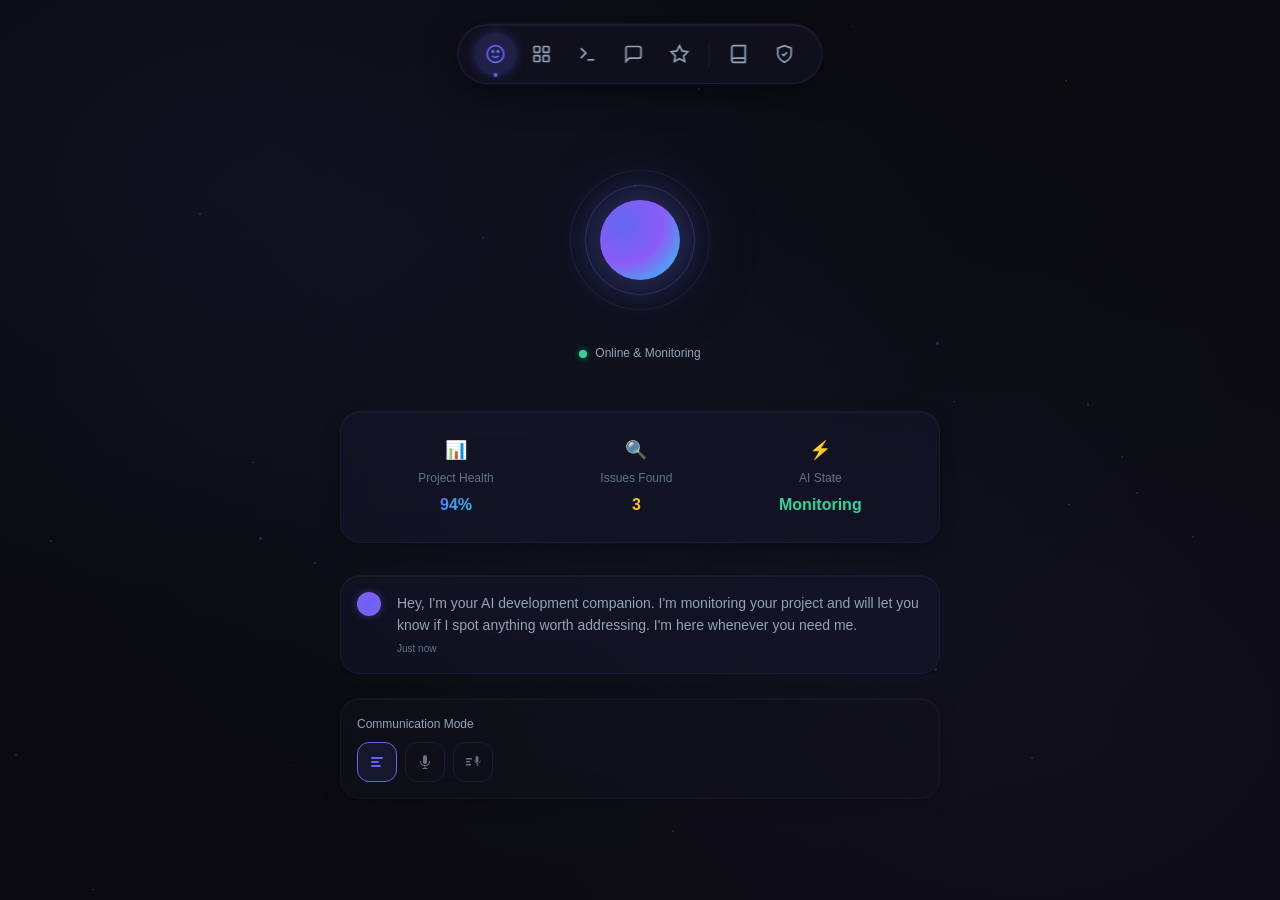
==== index.html @ 61631c03 "feat: AI Development Companion MVP - Premium UI with Knowledge Base & Multi-AI Cross-Verification" ====
<!DOCTYPE html>
<html lang="en">
<head>
  <meta charset="UTF-8">
  <meta name="viewport" content="width=device-width, initial-scale=1.0">
  <title>AI Development Companion</title>
  <link rel="stylesheet" href="css/main.css">
  <link rel="stylesheet" href="css/glassmorphism.css">
  <link rel="stylesheet" href="css/animations.css">
</head>
<body>
  <div id="app">
    <!-- Ambient Particles Background -->
    <div class="ambient-particles" id="ambient-particles"></div>

    <!-- Notification Container -->
    <div class="notification-container" id="notification-container"></div>

    <!-- Floating Dock Navigation -->
    <nav class="floating-dock glass-dock">
      <button class="dock-item active" data-panel="companion" title="AI Companion">
        <svg width="20" height="20" viewBox="0 0 24 24" fill="none" stroke="currentColor" stroke-width="2">
          <circle cx="12" cy="12" r="10"/><path d="M8 14s1.5 2 4 2 4-2 4-2"/><circle cx="9" cy="9" r="1" fill="currentColor"/><circle cx="15" cy="9" r="1" fill="currentColor"/>
        </svg>
        <span class="dock-tooltip">Companion (Ctrl+1)</span>
      </button>
      <button class="dock-item" data-panel="dashboard" title="Dashboard">
        <svg width="20" height="20" viewBox="0 0 24 24" fill="none" stroke="currentColor" stroke-width="2">
          <rect x="3" y="3" width="7" height="7" rx="1"/><rect x="14" y="3" width="7" height="7" rx="1"/><rect x="3" y="14" width="7" height="7" rx="1"/><rect x="14" y="14" width="7" height="7" rx="1"/>
        </svg>
        <span class="dock-tooltip">Dashboard (Ctrl+2)</span>
      </button>
      <button class="dock-item" data-panel="terminal" title="Terminal">
        <svg width="20" height="20" viewBox="0 0 24 24" fill="none" stroke="currentColor" stroke-width="2">
          <polyline points="4 17 10 11 4 5"/><line x1="12" y1="19" x2="20" y2="19"/>
        </svg>
        <span class="dock-tooltip">Terminal (Ctrl+3)</span>
      </button>
      <button class="dock-item" data-panel="conversation" title="Conversation">
        <svg width="20" height="20" viewBox="0 0 24 24" fill="none" stroke="currentColor" stroke-width="2">
          <path d="M21 15a2 2 0 01-2 2H7l-4 4V5a2 2 0 012-2h14a2 2 0 012 2z"/>
        </svg>
        <span class="dock-tooltip">Conversation (Ctrl+4)</span>
      </button>
      <button class="dock-item" data-panel="features" title="Features">
        <svg width="20" height="20" viewBox="0 0 24 24" fill="none" stroke="currentColor" stroke-width="2">
          <polygon points="12 2 15.09 8.26 22 9.27 17 14.14 18.18 21.02 12 17.77 5.82 21.02 7 14.14 2 9.27 8.91 8.26 12 2"/>
        </svg>
        <span class="dock-tooltip">Features (Ctrl+5)</span>
      </button>
      <div class="dock-separator"></div>
      <button class="dock-item" data-panel="knowledge" title="Knowledge Base">
        <svg width="20" height="20" viewBox="0 0 24 24" fill="none" stroke="currentColor" stroke-width="2">
          <path d="M4 19.5A2.5 2.5 0 016.5 17H20"/><path d="M6.5 2H20v20H6.5A2.5 2.5 0 014 19.5v-15A2.5 2.5 0 016.5 2z"/>
        </svg>
        <span class="dock-tooltip">Knowledge Base (Ctrl+6)</span>
      </button>
      <button class="dock-item" data-panel="crossverify" title="Cross Verify">
        <svg width="20" height="20" viewBox="0 0 24 24" fill="none" stroke="currentColor" stroke-width="2">
          <path d="M12 22s8-4 8-10V5l-8-3-8 3v7c0 6 8 10 8 10z"/><path d="M9 12l2 2 4-4"/>
        </svg>
        <span class="dock-tooltip">Cross Verify (Ctrl+7)</span>
      </button>
    </nav>

    <!-- Main Content Area -->
    <main class="main-content">
      <!-- Companion Panel -->
      <section class="panel active" id="panel-companion">
        <div id="companion-container">
          <div class="companion-orb-section"></div>
          <div class="companion-status"></div>
          <div class="companion-messages"></div>
          <div class="companion-voice-mode"></div>
        </div>
      </section>

      <!-- Dashboard Panel -->
      <section class="panel" id="panel-dashboard"></section>

      <!-- Terminal Panel -->
      <section class="panel" id="panel-terminal"></section>

      <!-- Conversation Panel -->
      <section class="panel" id="panel-conversation"></section>

      <!-- Features Panel -->
      <section class="panel" id="panel-features"></section>

      <!-- Knowledge Base Panel -->
      <section class="panel" id="panel-knowledge"></section>

      <!-- Cross Verify Panel -->
      <section class="panel" id="panel-crossverify"></section>
    </main>
  </div>

  <style>
    /* ============================================
       Inline Component Styles
       ============================================ */

    /* Companion Orb Styles */
    .companion-orb-section {
      display: flex;
      justify-content: center;
      padding: var(--space-2xl) 0;
    }

    .orb-wrapper {
      display: flex;
      flex-direction: column;
      align-items: center;
      gap: var(--space-lg);
    }

    .orb-container {
      position: relative;
      width: 160px;
      height: 160px;
      display: flex;
      align-items: center;
      justify-content: center;
    }

    .orb-core {
      width: 80px;
      height: 80px;
      border-radius: 50%;
      background: radial-gradient(circle at 30% 30%, var(--accent-primary), var(--accent-secondary), var(--accent-cyan));
      animation: breathing 4s ease-in-out infinite, morphShape 8s ease-in-out infinite;
      box-shadow:
        0 0 40px rgba(99, 102, 241, 0.4),
        0 0 80px rgba(139, 92, 246, 0.2),
        0 0 120px rgba(34, 211, 238, 0.1);
    }

    .orb-inner-ring {
      position: absolute;
      width: 110px;
      height: 110px;
      border-radius: 50%;
      border: 1px solid rgba(99, 102, 241, 0.3);
      animation: orbInnerPulse 4s ease-in-out infinite;
    }

    .orb-outer-ring {
      position: absolute;
      width: 140px;
      height: 140px;
      border-radius: 50%;
      border: 1px solid rgba(99, 102, 241, 0.15);
      animation: orbInnerPulse 4s ease-in-out infinite 1s;
    }

    .orb-particles {
      position: absolute;
      width: 100%;
      height: 100%;
      pointer-events: none;
    }

    .orb-particle {
      position: absolute;
      width: 3px;
      height: 3px;
      background: var(--accent-primary);
      border-radius: 50%;
      top: 50%;
      left: 50%;
      opacity: 0;
      animation: analyzeParticle 3s ease-out infinite;
      animation-delay: var(--delay);
      --tx: calc(cos(var(--angle)) * var(--distance));
      --ty: calc(sin(var(--angle)) * var(--distance));
    }

    .orb-waveform {
      position: absolute;
      display: none;
      align-items: center;
      gap: 3px;
      height: 40px;
    }

    .orb-analyzing .orb-core {
      background: radial-gradient(circle at 30% 30%, var(--accent-amber), var(--accent-primary));
      animation: breathing 2s ease-in-out infinite, morphShape 4s ease-in-out infinite;
      box-shadow:
        0 0 40px rgba(251, 191, 36, 0.4),
        0 0 80px rgba(251, 191, 36, 0.2);
    }

    .orb-analyzing .orb-inner-ring {
      animation: thinking 3s linear infinite;
      border-color: rgba(251, 191, 36, 0.4);
    }

    .orb-speaking .orb-waveform {
      display: flex;
    }

    .orb-speaking .orb-core {
      background: radial-gradient(circle at 30% 30%, var(--accent-cyan), var(--accent-primary));
      box-shadow:
        0 0 50px rgba(34, 211, 238, 0.5),
        0 0 100px rgba(99, 102, 241, 0.25);
    }

    .wave-bar {
      width: 3px;
      height: 4px;
      background: var(--accent-cyan);
      border-radius: var(--radius-full);
      animation: waveform 0.8s ease-in-out infinite;
      animation-delay: var(--delay);
    }

    .orb-label {
      display: flex;
      align-items: center;
      gap: var(--space-sm);
      font-size: var(--font-size-xs);
      color: var(--text-secondary);
    }

    .mini-orb {
      width: 24px;
      height: 24px;
      border-radius: 50%;
      background: radial-gradient(circle, var(--accent-primary), var(--accent-secondary));
      box-shadow: 0 0 8px rgba(99, 102, 241, 0.4);
      animation: breathing 4s ease-in-out infinite;
    }

    .mini-orb-user {
      background: radial-gradient(circle, var(--accent-cyan), var(--accent-emerald));
    }

    /* Companion Status */
    .companion-status {
      margin: 0 auto;
      max-width: 600px;
    }

    .status-card {
      padding: var(--space-lg);
      border-radius: var(--radius-lg);
    }

    .status-row {
      display: flex;
      justify-content: space-around;
      align-items: center;
    }

    .status-item {
      display: flex;
      flex-direction: column;
      align-items: center;
      gap: var(--space-xs);
    }

    .status-icon {
      font-size: var(--font-size-lg);
    }

    .status-label {
      font-size: var(--font-size-xs);
      color: var(--text-tertiary);
    }

    .status-value {
      font-size: var(--font-size-md);
      font-weight: 700;
    }

    /* Companion Messages */
    .companion-messages {
      max-width: 600px;
      margin: var(--space-xl) auto 0;
    }

    .messages-wrapper {
      max-height: 300px;
      overflow-y: auto;
    }

    .message-list {
      display: flex;
      flex-direction: column;
      gap: var(--space-md);
    }

    .ai-message {
      display: flex;
      gap: var(--space-md);
      padding: var(--space-md);
      border-radius: var(--radius-lg);
    }

    .ai-message-avatar {
      flex-shrink: 0;
    }

    .ai-message-content {
      flex: 1;
    }

    .ai-message-text {
      font-size: var(--font-size-sm);
      color: var(--text-secondary);
      line-height: 1.6;
    }

    .ai-message-time {
      font-size: 10px;
      color: var(--text-tertiary);
      margin-top: var(--space-xs);
      display: block;
    }

    /* Voice Mode */
    .companion-voice-mode {
      max-width: 600px;
      margin: var(--space-lg) auto 0;
    }

    .voice-mode-label {
      display: block;
      margin-bottom: var(--space-sm);
    }

    .voice-mode-options {
      display: flex;
      gap: var(--space-sm);
    }

    .voice-mode-btn {
      display: flex;
      align-items: center;
      justify-content: center;
      width: 40px;
      height: 40px;
      border-radius: var(--radius-md);
      border: 1px solid var(--border-subtle);
      background: transparent;
      color: var(--text-tertiary);
      cursor: pointer;
      transition: var(--transition-fast);
    }

    .voice-mode-btn:hover {
      color: var(--text-primary);
      border-color: var(--border-medium);
    }

    .voice-mode-btn.active {
      color: var(--accent-primary);
      border-color: var(--accent-primary);
      background: rgba(99, 102, 241, 0.1);
    }

    /* Terminal Styles */
    .terminal-layout {
      display: grid;
      grid-template-columns: 1.5fr 1fr;
      gap: var(--space-lg);
    }

    .terminal-window {
      overflow: hidden;
    }

    .terminal-titlebar {
      display: flex;
      align-items: center;
      padding: var(--space-sm) var(--space-md);
      border-bottom: 1px solid var(--border-subtle);
      gap: var(--space-md);
    }

    .terminal-dots {
      display: flex;
      gap: 6px;
    }

    .dot {
      width: 10px;
      height: 10px;
      border-radius: 50%;
    }

    .dot-red { background: #ff5f57; }
    .dot-yellow { background: #ffbd2e; }
    .dot-green { background: #28c840; }

    .terminal-title {
      font-size: var(--font-size-xs);
      color: var(--text-tertiary);
      flex: 1;
    }

    .terminal-tabs {
      display: flex;
      gap: var(--space-sm);
    }

    .terminal-tab {
      font-size: var(--font-size-xs);
      color: var(--text-tertiary);
      padding: 2px 8px;
      border-radius: var(--radius-sm);
      cursor: pointer;
    }

    .terminal-tab.active {
      color: var(--text-primary);
      background: rgba(99, 102, 241, 0.1);
    }

    .terminal-body {
      padding: var(--space-md);
      font-family: var(--font-mono);
      font-size: var(--font-size-xs);
      line-height: 1.8;
      max-height: 400px;
      overflow-y: auto;
      color: var(--text-secondary);
    }

    .terminal-prompt {
      color: var(--text-tertiary);
    }

    .prompt-user { color: var(--accent-emerald); }
    .prompt-at { color: var(--text-tertiary); }
    .prompt-host { color: var(--accent-cyan); }
    .prompt-path { color: var(--accent-primary); margin-left: 4px; }
    .prompt-symbol { color: var(--accent-amber); margin: 0 4px; }
    .prompt-command { color: var(--text-primary); }

    .terminal-line { min-height: 1.4em; }
    .terminal-error { color: var(--accent-rose); }
    .terminal-error-cont { color: var(--accent-rose); padding-left: 1em; }
    .terminal-error-location { color: var(--accent-amber); padding-left: 1em; }
    .terminal-error-summary { color: var(--accent-rose); font-weight: 600; }
    .terminal-success { color: var(--accent-emerald); }
    .terminal-info { color: var(--text-secondary); }
    .terminal-code { color: var(--text-primary); padding-left: 2em; }
    .terminal-pointer { color: var(--accent-rose); padding-left: 2em; }

    /* Analysis Panel */
    .terminal-analysis {
      position: sticky;
      top: 0;
    }

    .analysis-header {
      display: flex;
      align-items: center;
      gap: var(--space-sm);
      margin-bottom: var(--space-md);
      color: var(--accent-primary);
    }

    .analysis-thinking {
      display: flex;
      align-items: center;
      gap: var(--space-sm);
      padding: var(--space-md);
    }

    .thinking-dots {
      display: flex;
      gap: 4px;
    }

    .thinking-dot {
      width: 6px;
      height: 6px;
      border-radius: 50%;
      background: var(--accent-primary);
      animation: bounce 1.4s ease-in-out infinite;
    }

    .thinking-dot:nth-child(2) { animation-delay: 0.2s; }
    .thinking-dot:nth-child(3) { animation-delay: 0.4s; }

    /* Root Cause Analysis */
    .rca-header {
      display: flex;
      gap: var(--space-sm);
      margin-bottom: var(--space-lg);
    }

    .rca-section {
      margin-bottom: var(--space-md);
      padding-bottom: var(--space-md);
      border-bottom: 1px solid var(--border-subtle);
    }

    .rca-section:last-of-type {
      border-bottom: none;
    }

    .rca-label {
      font-size: var(--font-size-xs);
      color: var(--accent-primary);
      text-transform: uppercase;
      letter-spacing: 0.05em;
      margin-bottom: var(--space-xs);
      font-weight: 600;
    }

    .rca-text {
      font-size: var(--font-size-sm);
      color: var(--text-secondary);
      line-height: 1.6;
    }

    .rca-text code {
      background: rgba(99, 102, 241, 0.1);
      padding: 1px 6px;
      border-radius: 4px;
      font-family: var(--font-mono);
      font-size: var(--font-size-xs);
      color: var(--accent-tertiary);
    }

    .rca-code {
      font-family: var(--font-mono);
      font-size: var(--font-size-xs);
      line-height: 1.8;
      color: var(--text-secondary);
    }

    .code-comment { color: var(--text-tertiary); font-style: italic; }
    .code-keyword { color: var(--accent-primary); }
    .code-fn { color: var(--accent-cyan); }
    .code-string { color: var(--accent-emerald); }

    .rca-actions {
      display: flex;
      gap: var(--space-sm);
    }

    /* Conversation Styles */
    .conversation-layout {
      display: grid;
      grid-template-columns: 1fr 280px;
      gap: var(--space-lg);
      height: calc(100vh - 200px);
    }

    .chat-container {
      display: flex;
      flex-direction: column;
      overflow: hidden;
    }

    .chat-messages {
      flex: 1;
      overflow-y: auto;
      padding: var(--space-lg);
      display: flex;
      flex-direction: column;
      gap: var(--space-md);
    }

    .chat-message {
      display: flex;
      gap: var(--space-sm);
      max-width: 85%;
    }

    .chat-message.user-msg {
      align-self: flex-end;
      flex-direction: row-reverse;
    }

    .msg-avatar {
      flex-shrink: 0;
      width: 32px;
      height: 32px;
      border-radius: 50%;
      display: flex;
      align-items: center;
      justify-content: center;
    }

    .ai-avatar {
      background: rgba(99, 102, 241, 0.15);
    }

    .user-avatar {
      background: rgba(34, 211, 238, 0.15);
      color: var(--accent-cyan);
    }

    .msg-content {
      padding: var(--space-sm) var(--space-md);
      border-radius: var(--radius-md);
      background: rgba(99, 102, 241, 0.08);
      border: 1px solid var(--border-subtle);
    }

    .msg-content p {
      font-size: var(--font-size-sm);
      line-height: 1.6;
      color: var(--text-secondary);
    }

    .msg-content code {
      background: rgba(99, 102, 241, 0.15);
      padding: 1px 5px;
      border-radius: 3px;
      font-family: var(--font-mono);
      font-size: var(--font-size-xs);
      color: var(--accent-tertiary);
    }

    .user-msg .msg-content {
      background: rgba(34, 211, 238, 0.08);
      border-color: rgba(34, 211, 238, 0.15);
    }

    .chat-typing-indicator {
      display: flex;
      align-items: center;
      gap: var(--space-sm);
      padding: var(--space-sm) var(--space-lg);
    }

    .typing-dots {
      display: flex;
      gap: 4px;
    }

    .typing-dots span {
      width: 6px;
      height: 6px;
      border-radius: 50%;
      background: var(--accent-primary);
      animation: bounce 1.4s ease-in-out infinite;
    }

    .typing-dots span:nth-child(2) { animation-delay: 0.2s; }
    .typing-dots span:nth-child(3) { animation-delay: 0.4s; }

    .chat-input-area {
      padding: var(--space-md) var(--space-lg);
      border-top: 1px solid var(--border-subtle);
    }

    .chat-input-wrapper {
      display: flex;
      align-items: center;
      gap: var(--space-sm);
      padding: var(--space-xs) var(--space-sm);
      border: 1px solid var(--border-subtle);
    }

    .chat-input {
      flex: 1;
      background: transparent;
      border: none;
      color: var(--text-primary);
      font-size: var(--font-size-sm);
      padding: var(--space-sm);
      outline: none;
      font-family: var(--font-sans);
    }

    .chat-input::placeholder {
      color: var(--text-tertiary);
    }

    .chat-send-btn {
      flex-shrink: 0;
    }

    .chat-suggestions {
      display: flex;
      flex-wrap: wrap;
      gap: var(--space-xs);
      margin-top: var(--space-sm);
    }

    .suggestion-chip {
      cursor: pointer;
      transition: var(--transition-fast);
      font-size: var(--font-size-xs);
      padding: 4px 12px;
      background: rgba(99, 102, 241, 0.08);
      border: 1px solid rgba(99, 102, 241, 0.15);
      border-radius: var(--radius-full);
      color: var(--text-accent);
    }

    .suggestion-chip:hover {
      background: rgba(99, 102, 241, 0.15);
      border-color: rgba(99, 102, 241, 0.3);
      transform: translateY(-1px);
    }

    .conversation-sidebar {
      display: flex;
      flex-direction: column;
      gap: var(--space-md);
      overflow-y: auto;
    }

    .context-items, .memory-items {
      display: flex;
      flex-direction: column;
      gap: var(--space-sm);
    }

    .context-item {
      display: flex;
      flex-direction: column;
      gap: 2px;
      padding-bottom: var(--space-sm);
      border-bottom: 1px solid var(--border-subtle);
    }

    /* Dashboard Styles */
    .dashboard-grid {
      display: grid;
      grid-template-columns: repeat(4, 1fr);
      gap: var(--space-md);
    }

    .gauge-card {
      display: flex;
      flex-direction: column;
      align-items: center;
      padding: var(--space-lg);
      border-radius: var(--radius-lg);
      text-align: center;
    }

    .gauge-svg-container {
      position: relative;
      width: 80px;
      height: 80px;
      margin-bottom: var(--space-sm);
    }

    .gauge-svg {
      width: 100%;
      height: 100%;
    }

    .gauge-value-overlay {
      position: absolute;
      top: 50%;
      left: 50%;
      transform: translate(-50%, -50%);
      display: flex;
      align-items: baseline;
    }

    .gauge-number {
      font-size: var(--font-size-lg);
      font-weight: 700;
      color: var(--text-primary);
    }

    .gauge-percent {
      font-size: var(--font-size-xs);
      color: var(--text-tertiary);
    }

    .gauge-label {
      font-size: var(--font-size-xs);
      color: var(--text-secondary);
      margin-bottom: var(--space-xs);
    }

    .gauge-trend {
      display: flex;
      align-items: center;
      gap: 4px;
      font-size: var(--font-size-xs);
    }

    .dashboard-overall {
      display: flex;
      align-items: center;
    }

    .overall-score {
      display: flex;
      flex-direction: column;
      align-items: center;
    }

    .trends-grid {
      display: grid;
      grid-template-columns: repeat(4, 1fr);
      gap: var(--space-sm);
    }

    .trend-card {
      padding: var(--space-sm) var(--space-md);
    }

    .trend-header {
      display: flex;
      justify-content: space-between;
      margin-bottom: var(--space-xs);
    }

    .sparkline-container {
      height: 30px;
    }

    .sparkline {
      width: 100%;
      height: 100%;
    }

    .insight-item {
      display: flex;
      flex-direction: column;
      gap: var(--space-xs);
    }

    /* Features Grid */
    .features-grid {
      display: grid;
      grid-template-columns: repeat(2, 1fr);
      gap: var(--space-lg);
    }

    .feature-card-header {
      display: flex;
      align-items: center;
      gap: var(--space-md);
      margin-bottom: var(--space-md);
    }

    .feature-icon {
      width: 48px;
      height: 48px;
      display: flex;
      align-items: center;
      justify-content: center;
      border-radius: var(--radius-md);
      background: rgba(99, 102, 241, 0.1);
    }

    .feature-title {
      font-size: var(--font-size-md);
      font-weight: 600;
    }

    .feature-description {
      margin-bottom: var(--space-md);
      line-height: 1.5;
    }

    .feature-details {
      display: flex;
      flex-direction: column;
      gap: var(--space-xs);
    }

    .feature-detail-row {
      display: flex;
      justify-content: space-between;
      align-items: center;
      padding: var(--space-xs) 0;
      border-bottom: 1px solid var(--border-subtle);
    }

    .detail-label {
      font-size: var(--font-size-xs);
      color: var(--text-tertiary);
    }

    .detail-value {
      font-size: var(--font-size-xs);
      color: var(--text-primary);
      font-weight: 500;
    }

    .feature-stats {
      display: flex;
      gap: var(--space-lg);
    }

    .feature-stat {
      display: flex;
      flex-direction: column;
      align-items: center;
    }

    .stat-value {
      font-size: var(--font-size-lg);
      font-weight: 700;
      color: var(--text-primary);
    }

    .stat-label {
      font-size: 10px;
      color: var(--text-tertiary);
      text-transform: uppercase;
      letter-spacing: 0.03em;
    }

    .feature-predictions, .feature-deps, .feature-violations, .feature-analysis {
      display: flex;
      flex-direction: column;
      gap: var(--space-sm);
    }

    .prediction-row {
      display: flex;
      justify-content: space-between;
      align-items: center;
      gap: var(--space-sm);
    }

    .prediction-info {
      display: flex;
      flex-direction: column;
      min-width: 0;
    }

    .prediction-file {
      font-size: var(--font-size-xs);
      color: var(--text-primary);
      font-family: var(--font-mono);
    }

    .prediction-risk {
      font-size: 10px;
      color: var(--text-tertiary);
    }

    .prediction-confidence {
      display: flex;
      align-items: center;
      gap: var(--space-xs);
      flex-shrink: 0;
    }

    .dep-row {
      display: flex;
      align-items: center;
      gap: var(--space-sm);
      padding: var(--space-xs) 0;
    }

    .dep-name {
      font-size: var(--font-size-xs);
      font-family: var(--font-mono);
      color: var(--text-primary);
      flex: 1;
    }

    .dep-version {
      margin-right: var(--space-sm);
    }

    .violation-row, .analysis-row {
      display: flex;
      align-items: center;
      gap: var(--space-sm);
      padding: var(--space-xs) 0;
    }

    .violation-text, .analysis-text {
      color: var(--text-secondary);
    }

    /* Knowledge Base Styles */
    .kb-search-container {
      margin-bottom: var(--space-lg);
    }

    .kb-search {
      width: 100%;
      padding: var(--space-md) var(--space-lg);
      font-size: var(--font-size-md);
      border-radius: var(--radius-lg);
    }

    .kb-languages-grid {
      display: grid;
      grid-template-columns: repeat(3, 1fr);
      gap: var(--space-md);
    }

    .kb-language-card {
      transition: var(--transition-base);
    }

    .kb-language-card:hover {
      transform: translateY(-3px);
    }

    .kb-lang-header {
      display: flex;
      align-items: center;
      gap: var(--space-md);
      margin-bottom: var(--space-sm);
    }

    .kb-lang-name {
      font-size: var(--font-size-md);
      font-weight: 600;
    }

    .kb-lang-tags {
      margin-bottom: var(--space-md);
    }

    .kb-lang-stats {
      display: flex;
      justify-content: space-around;
      padding-top: var(--space-md);
      border-top: 1px solid var(--border-subtle);
    }

    .kb-stat {
      display: flex;
      flex-direction: column;
      align-items: center;
    }

    .kb-stat-value {
      font-size: var(--font-size-lg);
      font-weight: 700;
      color: var(--text-primary);
    }

    .kb-stat-label {
      font-size: 10px;
      color: var(--text-tertiary);
      text-transform: uppercase;
    }

    .kb-detail-header {
      display: flex;
      justify-content: space-between;
      align-items: center;
      margin-bottom: var(--space-xl);
    }

    .kb-detail-title {
      display: flex;
      align-items: center;
      gap: var(--space-md);
    }

    .kb-detail-grid {
      display: grid;
      grid-template-columns: repeat(2, 1fr);
      gap: var(--space-lg);
    }

    .kb-section-title {
      font-size: var(--font-size-sm);
      font-weight: 600;
      margin-bottom: var(--space-md);
      color: var(--text-primary);
    }

    .kb-list {
      list-style: none;
      display: flex;
      flex-direction: column;
      gap: var(--space-xs);
    }

    .kb-list-item {
      font-size: var(--font-size-xs);
      color: var(--text-secondary);
      padding: var(--space-xs) var(--space-sm);
      border-left: 2px solid var(--border-subtle);
      transition: var(--transition-fast);
    }

    .kb-list-item:hover {
      border-left-color: var(--accent-primary);
      color: var(--text-primary);
    }

    .kb-list-warning .kb-list-item {
      border-left-color: rgba(251, 191, 36, 0.3);
    }

    .kb-list-warning .kb-list-item:hover {
      border-left-color: var(--accent-amber);
    }

    .kb-list-success .kb-list-item {
      border-left-color: rgba(52, 211, 153, 0.3);
    }

    .kb-list-success .kb-list-item:hover {
      border-left-color: var(--accent-emerald);
    }

    .kb-tags-grid {
      display: flex;
      flex-wrap: wrap;
      gap: var(--space-xs);
    }

    /* Scan Results */
    .scan-header {
      display: flex;
      justify-content: space-between;
      align-items: center;
      margin-bottom: var(--space-sm);
    }

    .scan-findings {
      display: flex;
      flex-direction: column;
      gap: var(--space-sm);
      max-height: 300px;
      overflow-y: auto;
    }

    .scan-finding {
      padding: var(--space-sm) var(--space-md);
      border-radius: var(--radius-sm);
      background: rgba(10, 10, 15, 0.4);
      border: 1px solid var(--border-subtle);
    }

    .scan-finding-header {
      display: flex;
      justify-content: space-between;
      align-items: center;
      margin-bottom: var(--space-xs);
    }

    .scan-lib-name {
      font-size: var(--font-size-xs);
      font-family: var(--font-mono);
      color: var(--text-primary);
      font-weight: 500;
    }

    .scan-finding-body {
      display: flex;
      flex-direction: column;
      gap: 2px;
    }

    /* Cross Verify Styles */
    .cv-layout {
      display: flex;
      flex-direction: column;
      gap: var(--space-lg);
    }

    .cv-code-header {
      display: flex;
      justify-content: space-between;
      align-items: center;
      margin-bottom: var(--space-md);
    }

    .cv-code-actions {
      display: flex;
      gap: var(--space-sm);
    }

    .cv-code-input {
      width: 100%;
      background: rgba(10, 10, 15, 0.6);
      border: 1px solid var(--border-subtle);
      border-radius: var(--radius-md);
      color: var(--text-primary);
      outline: none;
      transition: var(--transition-fast);
    }

    .cv-code-input:focus {
      border-color: var(--accent-primary);
      box-shadow: 0 0 12px rgba(99, 102, 241, 0.2);
    }

    .cv-models-grid {
      display: grid;
      grid-template-columns: repeat(3, 1fr);
      gap: var(--space-md);
    }

    .cv-model-card {
      transition: var(--transition-base);
    }

    .cv-model-header {
      display: flex;
      justify-content: space-between;
      align-items: flex-start;
      margin-bottom: var(--space-sm);
    }

    .cv-model-identity {
      display: flex;
      align-items: center;
      gap: var(--space-sm);
    }

    .cv-model-name {
      font-size: var(--font-size-sm);
      font-weight: 600;
    }

    .cv-model-speciality {
      margin-bottom: var(--space-md);
    }

    .cv-model-results {
      min-height: 60px;
    }

    .cv-model-idle {
      display: flex;
      align-items: center;
      justify-content: center;
      min-height: 60px;
    }

    .cv-checking-animation {
      display: flex;
      align-items: center;
      gap: var(--space-sm);
      justify-content: center;
      padding: var(--space-md);
    }

    .cv-model-result {
      display: flex;
      flex-direction: column;
      gap: var(--space-sm);
    }

    .cv-findings-list {
      display: flex;
      flex-direction: column;
      gap: var(--space-xs);
    }

    .cv-finding {
      display: flex;
      align-items: flex-start;
      gap: var(--space-sm);
      padding: var(--space-xs) 0;
    }

    .cv-finding-badge {
      flex-shrink: 0;
    }

    .cv-finding-text {
      color: var(--text-secondary);
      line-height: 1.4;
    }

    /* Consensus Section */
    .cv-consensus-grid {
      display: flex;
      flex-direction: column;
      gap: var(--space-lg);
    }

    .cv-consensus-summary {
      display: grid;
      grid-template-columns: repeat(4, 1fr);
      gap: var(--space-md);
    }

    .cv-consensus-stat {
      display: flex;
      flex-direction: column;
      align-items: center;
      padding: var(--space-md);
      border-radius: var(--radius-md);
      background: rgba(10, 10, 15, 0.3);
    }

    .cv-stat-number {
      font-size: var(--font-size-2xl);
      font-weight: 800;
    }

    .cv-stat-label {
      font-size: var(--font-size-xs);
      color: var(--text-tertiary);
      margin-top: var(--space-xs);
    }

    .cv-agreements {
      margin-top: var(--space-md);
    }

    .cv-agreement-header {
      display: flex;
      justify-content: space-between;
      align-items: center;
    }

    .cv-model-votes {
      display: flex;
      gap: var(--space-xs);
      margin-top: var(--space-sm);
    }

    .cv-vote-icon {
      font-size: var(--font-size-sm);
    }

    .cv-fix-code {
      padding: var(--space-md);
      background: rgba(10, 10, 15, 0.4);
      border-radius: var(--radius-md);
    }

    .cv-verdict {
      margin-top: var(--space-lg);
    }

    /* Responsive adjustments */
    @media (max-width: 1200px) {
      .cv-models-grid {
        grid-template-columns: repeat(2, 1fr);
      }
      .kb-languages-grid {
        grid-template-columns: repeat(2, 1fr);
      }
      .dashboard-grid {
        grid-template-columns: repeat(3, 1fr);
      }
      .trends-grid {
        grid-template-columns: repeat(3, 1fr);
      }
    }

    @media (max-width: 900px) {
      .features-grid {
        grid-template-columns: 1fr;
      }
      .conversation-layout {
        grid-template-columns: 1fr;
      }
      .terminal-layout {
        grid-template-columns: 1fr;
      }
      .kb-detail-grid {
        grid-template-columns: 1fr;
      }
      .cv-models-grid {
        grid-template-columns: 1fr;
      }
      .cv-consensus-summary {
        grid-template-columns: repeat(2, 1fr);
      }
    }
  </style>

  <!-- JavaScript Files (loaded in dependency order) -->
  <script src="js/features.js"></script>
  <script src="js/knowledge.js"></script>
  <script src="js/crossverify.js"></script>
  <script src="js/companion.js"></script>
  <script src="js/dashboard.js"></script>
  <script src="js/terminal.js"></script>
  <script src="js/conversation.js"></script>
  <script src="js/app.js"></script>
</body>
</html>
---- css/main.css ----
/* ============================================
   AI Development Companion - Design System
   Premium Dark Theme with Accent Colors
   ============================================ */

:root {
  /* Color System */
  --bg-primary: #0a0a0f;
  --bg-secondary: #12121a;
  --bg-tertiary: #1a1a2e;
  --bg-elevated: #16162a;
  --bg-surface: rgba(22, 22, 42, 0.6);

  /* Accent Colors */
  --accent-primary: #6366f1;
  --accent-secondary: #8b5cf6;
  --accent-tertiary: #a78bfa;
  --accent-glow: rgba(99, 102, 241, 0.4);
  --accent-cyan: #22d3ee;
  --accent-emerald: #34d399;
  --accent-amber: #fbbf24;
  --accent-rose: #fb7185;

  /* Text Colors */
  --text-primary: #f1f5f9;
  --text-secondary: #94a3b8;
  --text-tertiary: #64748b;
  --text-accent: #a5b4fc;

  /* Border Colors */
  --border-subtle: rgba(99, 102, 241, 0.15);
  --border-medium: rgba(99, 102, 241, 0.3);
  --border-strong: rgba(99, 102, 241, 0.5);

  /* Spacing Scale */
  --space-xs: 4px;
  --space-sm: 8px;
  --space-md: 16px;
  --space-lg: 24px;
  --space-xl: 32px;
  --space-2xl: 48px;
  --space-3xl: 64px;

  /* Border Radius */
  --radius-sm: 6px;
  --radius-md: 12px;
  --radius-lg: 20px;
  --radius-xl: 28px;
  --radius-full: 9999px;

  /* Typography */
  --font-sans: -apple-system, BlinkMacSystemFont, 'Segoe UI', Roboto, 'Helvetica Neue', Arial, sans-serif;
  --font-mono: 'SF Mono', 'Fira Code', 'Cascadia Code', 'JetBrains Mono', Consolas, monospace;
  --font-size-xs: 0.75rem;
  --font-size-sm: 0.875rem;
  --font-size-md: 1rem;
  --font-size-lg: 1.125rem;
  --font-size-xl: 1.25rem;
  --font-size-2xl: 1.5rem;
  --font-size-3xl: 2rem;
  --font-size-4xl: 2.5rem;

  /* Shadows */
  --shadow-sm: 0 2px 8px rgba(0, 0, 0, 0.3);
  --shadow-md: 0 4px 16px rgba(0, 0, 0, 0.4);
  --shadow-lg: 0 8px 32px rgba(0, 0, 0, 0.5);
  --shadow-xl: 0 16px 48px rgba(0, 0, 0, 0.6);
  --shadow-glow: 0 0 20px var(--accent-glow);
  --shadow-glow-lg: 0 0 40px var(--accent-glow);

  /* Z-Index Scale */
  --z-base: 1;
  --z-elevated: 10;
  --z-overlay: 100;
  --z-dock: 500;
  --z-modal: 1000;
  --z-notification: 1500;
  --z-tooltip: 2000;

  /* Transitions */
  --transition-fast: 150ms cubic-bezier(0.4, 0, 0.2, 1);
  --transition-base: 250ms cubic-bezier(0.4, 0, 0.2, 1);
  --transition-slow: 400ms cubic-bezier(0.4, 0, 0.2, 1);
  --transition-spring: 500ms cubic-bezier(0.34, 1.56, 0.64, 1);
}

/* Reset & Base */
*, *::before, *::after {
  margin: 0;
  padding: 0;
  box-sizing: border-box;
}

html, body {
  width: 100%;
  height: 100%;
  overflow: hidden;
  font-family: var(--font-sans);
  font-size: 16px;
  line-height: 1.6;
  color: var(--text-primary);
  background: var(--bg-primary);
  -webkit-font-smoothing: antialiased;
  -moz-osx-font-smoothing: grayscale;
}

body {
  background: 
    radial-gradient(ellipse at 20% 20%, rgba(99, 102, 241, 0.08) 0%, transparent 50%),
    radial-gradient(ellipse at 80% 80%, rgba(139, 92, 246, 0.06) 0%, transparent 50%),
    radial-gradient(ellipse at 50% 50%, rgba(34, 211, 238, 0.03) 0%, transparent 70%),
    var(--bg-primary);
}

/* Application Shell */
#app {
  width: 100%;
  height: 100%;
  position: relative;
  display: flex;
  flex-direction: column;
  overflow: hidden;
}

/* Floating Dock */
.floating-dock {
  position: fixed;
  top: var(--space-lg);
  left: 50%;
  transform: translateX(-50%);
  z-index: var(--z-dock);
  display: flex;
  align-items: center;
  gap: var(--space-xs);
  padding: var(--space-sm) var(--space-md);
  border-radius: var(--radius-full);
  transition: var(--transition-base);
}

.floating-dock:hover {
  transform: translateX(-50%) translateY(-1px);
}

.dock-item {
  position: relative;
  display: flex;
  align-items: center;
  justify-content: center;
  width: 42px;
  height: 42px;
  border-radius: var(--radius-full);
  background: transparent;
  border: none;
  color: var(--text-secondary);
  cursor: pointer;
  transition: var(--transition-fast);
  font-size: var(--font-size-lg);
}

.dock-item:hover {
  color: var(--text-primary);
  background: rgba(99, 102, 241, 0.15);
  transform: scale(1.1);
}

.dock-item.active {
  color: var(--accent-primary);
  background: rgba(99, 102, 241, 0.2);
  box-shadow: 0 0 12px rgba(99, 102, 241, 0.3);
}

.dock-item.active::after {
  content: '';
  position: absolute;
  bottom: -2px;
  left: 50%;
  transform: translateX(-50%);
  width: 4px;
  height: 4px;
  border-radius: var(--radius-full);
  background: var(--accent-primary);
}

.dock-separator {
  width: 1px;
  height: 24px;
  background: var(--border-subtle);
  margin: 0 var(--space-xs);
}

.dock-tooltip {
  position: absolute;
  bottom: -36px;
  left: 50%;
  transform: translateX(-50%) scale(0.9);
  padding: var(--space-xs) var(--space-sm);
  background: var(--bg-tertiary);
  border: 1px solid var(--border-subtle);
  border-radius: var(--radius-sm);
  font-size: var(--font-size-xs);
  color: var(--text-secondary);
  white-space: nowrap;
  opacity: 0;
  pointer-events: none;
  transition: var(--transition-fast);
}

.dock-item:hover .dock-tooltip {
  opacity: 1;
  transform: translateX(-50%) scale(1);
}

/* Main Content Area */
.main-content {
  flex: 1;
  display: flex;
  align-items: center;
  justify-content: center;
  padding: 80px var(--space-xl) var(--space-xl);
  overflow: hidden;
}

/* Panel Base */
.panel {
  position: absolute;
  top: 80px;
  left: var(--space-xl);
  right: var(--space-xl);
  bottom: var(--space-xl);
  opacity: 0;
  transform: translateY(10px) scale(0.98);
  pointer-events: none;
  transition: opacity var(--transition-slow), transform var(--transition-slow);
  overflow-y: auto;
  overflow-x: hidden;
  padding: var(--space-xl);
}

.panel.active {
  opacity: 1;
  transform: translateY(0) scale(1);
  pointer-events: all;
}

.panel::-webkit-scrollbar {
  width: 6px;
}

.panel::-webkit-scrollbar-track {
  background: transparent;
}

.panel::-webkit-scrollbar-thumb {
  background: var(--border-medium);
  border-radius: var(--radius-full);
}

.panel::-webkit-scrollbar-thumb:hover {
  background: var(--border-strong);
}

/* Panel Header */
.panel-header {
  display: flex;
  align-items: center;
  justify-content: space-between;
  margin-bottom: var(--space-xl);
}

.panel-title {
  font-size: var(--font-size-2xl);
  font-weight: 700;
  background: linear-gradient(135deg, var(--text-primary), var(--accent-tertiary));
  -webkit-background-clip: text;
  -webkit-text-fill-color: transparent;
  background-clip: text;
}

.panel-subtitle {
  font-size: var(--font-size-sm);
  color: var(--text-tertiary);
  margin-top: var(--space-xs);
}

/* Grid Layouts */
.grid-2 {
  display: grid;
  grid-template-columns: repeat(2, 1fr);
  gap: var(--space-lg);
}

.grid-3 {
  display: grid;
  grid-template-columns: repeat(3, 1fr);
  gap: var(--space-lg);
}

.grid-4 {
  display: grid;
  grid-template-columns: repeat(4, 1fr);
  gap: var(--space-md);
}

/* Card */
.card {
  padding: var(--space-lg);
  border-radius: var(--radius-lg);
  transition: var(--transition-base);
}

.card:hover {
  transform: translateY(-2px);
}

/* Buttons */
.btn {
  display: inline-flex;
  align-items: center;
  gap: var(--space-sm);
  padding: var(--space-sm) var(--space-md);
  border-radius: var(--radius-md);
  border: 1px solid var(--border-subtle);
  background: rgba(99, 102, 241, 0.1);
  color: var(--text-primary);
  font-size: var(--font-size-sm);
  font-family: var(--font-sans);
  cursor: pointer;
  transition: var(--transition-fast);
}

.btn:hover {
  background: rgba(99, 102, 241, 0.2);
  border-color: var(--border-medium);
  transform: scale(1.02);
}

.btn:active {
  transform: scale(0.98);
}

.btn-primary {
  background: linear-gradient(135deg, var(--accent-primary), var(--accent-secondary));
  border: none;
  color: white;
  font-weight: 600;
}

.btn-primary:hover {
  box-shadow: var(--shadow-glow);
}

/* Tags / Badges */
.badge {
  display: inline-flex;
  align-items: center;
  padding: 2px 10px;
  border-radius: var(--radius-full);
  font-size: var(--font-size-xs);
  font-weight: 600;
  letter-spacing: 0.02em;
}

.badge-critical {
  background: rgba(251, 113, 133, 0.15);
  color: var(--accent-rose);
  border: 1px solid rgba(251, 113, 133, 0.3);
}

.badge-high {
  background: rgba(251, 191, 36, 0.15);
  color: var(--accent-amber);
  border: 1px solid rgba(251, 191, 36, 0.3);
}

.badge-medium {
  background: rgba(99, 102, 241, 0.15);
  color: var(--accent-primary);
  border: 1px solid rgba(99, 102, 241, 0.3);
}

.badge-low {
  background: rgba(52, 211, 153, 0.15);
  color: var(--accent-emerald);
  border: 1px solid rgba(52, 211, 153, 0.3);
}

.badge-verified {
  background: rgba(52, 211, 153, 0.15);
  color: var(--accent-emerald);
  border: 1px solid rgba(52, 211, 153, 0.3);
}

/* Notification Container */
.notification-container {
  position: fixed;
  top: 80px;
  right: var(--space-lg);
  z-index: var(--z-notification);
  display: flex;
  flex-direction: column;
  gap: var(--space-sm);
  max-width: 380px;
}

.notification {
  padding: var(--space-md);
  border-radius: var(--radius-md);
  border-left: 3px solid var(--accent-primary);
  animation: slideInRight 0.3s ease-out;
  cursor: pointer;
  transition: var(--transition-fast);
}

.notification:hover {
  transform: translateX(-4px);
}

.notification-critical {
  border-left-color: var(--accent-rose);
}

.notification-high {
  border-left-color: var(--accent-amber);
}

.notification-medium {
  border-left-color: var(--accent-primary);
}

.notification-low {
  border-left-color: var(--accent-emerald);
}

.notification-title {
  font-size: var(--font-size-sm);
  font-weight: 600;
  margin-bottom: var(--space-xs);
}

.notification-body {
  font-size: var(--font-size-xs);
  color: var(--text-secondary);
  line-height: 1.4;
}

.notification-time {
  font-size: 10px;
  color: var(--text-tertiary);
  margin-top: var(--space-xs);
}

/* Confidence Bars */
.confidence-bar {
  height: 4px;
  border-radius: var(--radius-full);
  background: rgba(99, 102, 241, 0.1);
  overflow: hidden;
  margin-top: var(--space-xs);
}

.confidence-fill {
  height: 100%;
  border-radius: var(--radius-full);
  background: linear-gradient(90deg, var(--accent-primary), var(--accent-secondary));
  transition: width 1s ease-out;
}

/* Score Display */
.score-value {
  font-size: var(--font-size-3xl);
  font-weight: 800;
  line-height: 1;
}

.score-label {
  font-size: var(--font-size-xs);
  color: var(--text-tertiary);
  text-transform: uppercase;
  letter-spacing: 0.05em;
  margin-top: var(--space-xs);
}

/* Trend Indicators */
.trend-up {
  color: var(--accent-emerald);
}

.trend-down {
  color: var(--accent-rose);
}

.trend-stable {
  color: var(--text-tertiary);
}

/* Ambient Background Particles */
.ambient-particles {
  position: fixed;
  top: 0;
  left: 0;
  width: 100%;
  height: 100%;
  pointer-events: none;
  z-index: 0;
  overflow: hidden;
}

.particle {
  position: absolute;
  width: 2px;
  height: 2px;
  background: var(--accent-primary);
  border-radius: 50%;
  opacity: 0.3;
}

/* Status Indicator */
.status-dot {
  width: 8px;
  height: 8px;
  border-radius: 50%;
  display: inline-block;
}

.status-dot.online {
  background: var(--accent-emerald);
  box-shadow: 0 0 6px rgba(52, 211, 153, 0.5);
}

.status-dot.analyzing {
  background: var(--accent-amber);
  box-shadow: 0 0 6px rgba(251, 191, 36, 0.5);
}

/* Utility Classes */
.text-center { text-align: center; }
.text-sm { font-size: var(--font-size-sm); }
.text-xs { font-size: var(--font-size-xs); }
.text-secondary { color: var(--text-secondary); }
.text-tertiary { color: var(--text-tertiary); }
.mt-sm { margin-top: var(--space-sm); }
.mt-md { margin-top: var(--space-md); }
.mt-lg { margin-top: var(--space-lg); }
.mb-sm { margin-bottom: var(--space-sm); }
.mb-md { margin-bottom: var(--space-md); }
.gap-sm { gap: var(--space-sm); }
.flex { display: flex; }
.flex-col { flex-direction: column; }
.items-center { align-items: center; }
.justify-between { justify-content: space-between; }
.flex-1 { flex: 1; }

@keyframes slideInRight {
  from {
    opacity: 0;
    transform: translateX(30px);
  }
  to {
    opacity: 1;
    transform: translateX(0);
  }
}
---- css/glassmorphism.css ----
/* ============================================
   AI Development Companion - Glassmorphism
   Frosted Glass, Glows, Transparency Effects
   ============================================ */

/* Base Glass Panel */
.glass {
  background: rgba(22, 22, 42, 0.65);
  backdrop-filter: blur(20px) saturate(1.5);
  -webkit-backdrop-filter: blur(20px) saturate(1.5);
  border: 1px solid rgba(99, 102, 241, 0.12);
  box-shadow: 
    0 8px 32px rgba(0, 0, 0, 0.3),
    inset 0 1px 0 rgba(255, 255, 255, 0.05);
}

/* Elevated Glass */
.glass-elevated {
  background: rgba(26, 26, 46, 0.75);
  backdrop-filter: blur(24px) saturate(1.6);
  -webkit-backdrop-filter: blur(24px) saturate(1.6);
  border: 1px solid rgba(99, 102, 241, 0.18);
  box-shadow: 
    0 12px 40px rgba(0, 0, 0, 0.4),
    0 0 1px rgba(99, 102, 241, 0.3),
    inset 0 1px 0 rgba(255, 255, 255, 0.06);
}

/* Subtle Glass */
.glass-subtle {
  background: rgba(18, 18, 26, 0.5);
  backdrop-filter: blur(12px) saturate(1.3);
  -webkit-backdrop-filter: blur(12px) saturate(1.3);
  border: 1px solid rgba(99, 102, 241, 0.08);
  box-shadow: 
    0 4px 20px rgba(0, 0, 0, 0.2),
    inset 0 1px 0 rgba(255, 255, 255, 0.03);
}

/* Dock Glass */
.glass-dock {
  background: rgba(18, 18, 30, 0.8);
  backdrop-filter: blur(30px) saturate(1.8);
  -webkit-backdrop-filter: blur(30px) saturate(1.8);
  border: 1px solid rgba(99, 102, 241, 0.15);
  box-shadow: 
    0 8px 32px rgba(0, 0, 0, 0.5),
    0 0 0 1px rgba(255, 255, 255, 0.03),
    inset 0 1px 0 rgba(255, 255, 255, 0.05);
}

/* Interactive Glass Card */
.glass-card {
  background: rgba(22, 22, 42, 0.5);
  backdrop-filter: blur(16px) saturate(1.4);
  -webkit-backdrop-filter: blur(16px) saturate(1.4);
  border: 1px solid rgba(99, 102, 241, 0.1);
  border-radius: var(--radius-lg);
  box-shadow: 
    0 4px 16px rgba(0, 0, 0, 0.25),
    inset 0 1px 0 rgba(255, 255, 255, 0.04);
  transition: var(--transition-base);
}

.glass-card:hover {
  background: rgba(26, 26, 46, 0.6);
  border-color: rgba(99, 102, 241, 0.25);
  box-shadow: 
    0 8px 32px rgba(0, 0, 0, 0.35),
    0 0 20px rgba(99, 102, 241, 0.1),
    inset 0 1px 0 rgba(255, 255, 255, 0.06);
  transform: translateY(-2px);
}

/* Gradient Border Effect */
.glass-gradient-border {
  position: relative;
  background: rgba(22, 22, 42, 0.6);
  backdrop-filter: blur(20px);
  -webkit-backdrop-filter: blur(20px);
  border: none;
  border-radius: var(--radius-lg);
}

.glass-gradient-border::before {
  content: '';
  position: absolute;
  inset: 0;
  border-radius: inherit;
  padding: 1px;
  background: linear-gradient(
    135deg,
    rgba(99, 102, 241, 0.4),
    rgba(139, 92, 246, 0.2),
    rgba(34, 211, 238, 0.1),
    rgba(99, 102, 241, 0.3)
  );
  -webkit-mask: linear-gradient(#fff 0 0) content-box, linear-gradient(#fff 0 0);
  -webkit-mask-composite: xor;
  mask-composite: exclude;
  pointer-events: none;
}

/* Ambient Glow Effects */
.glow-primary {
  box-shadow: 
    0 0 20px rgba(99, 102, 241, 0.2),
    0 0 40px rgba(99, 102, 241, 0.1),
    0 8px 32px rgba(0, 0, 0, 0.3);
}

.glow-secondary {
  box-shadow: 
    0 0 20px rgba(139, 92, 246, 0.2),
    0 0 40px rgba(139, 92, 246, 0.1),
    0 8px 32px rgba(0, 0, 0, 0.3);
}

.glow-cyan {
  box-shadow: 
    0 0 20px rgba(34, 211, 238, 0.2),
    0 0 40px rgba(34, 211, 238, 0.1),
    0 8px 32px rgba(0, 0, 0, 0.3);
}

.glow-emerald {
  box-shadow: 
    0 0 20px rgba(52, 211, 153, 0.2),
    0 0 40px rgba(52, 211, 153, 0.1),
    0 8px 32px rgba(0, 0, 0, 0.3);
}

.glow-rose {
  box-shadow: 
    0 0 20px rgba(251, 113, 133, 0.2),
    0 0 40px rgba(251, 113, 133, 0.1),
    0 8px 32px rgba(0, 0, 0, 0.3);
}

/* Active/Focus Glow */
.glow-active {
  box-shadow: 
    0 0 30px rgba(99, 102, 241, 0.35),
    0 0 60px rgba(99, 102, 241, 0.15),
    0 0 100px rgba(99, 102, 241, 0.05),
    0 8px 32px rgba(0, 0, 0, 0.4);
}

/* Companion Orb Glow */
.orb-glow {
  box-shadow: 
    0 0 40px rgba(99, 102, 241, 0.4),
    0 0 80px rgba(139, 92, 246, 0.2),
    0 0 120px rgba(34, 211, 238, 0.1);
}

.orb-glow-analyzing {
  box-shadow: 
    0 0 40px rgba(251, 191, 36, 0.4),
    0 0 80px rgba(251, 191, 36, 0.2),
    0 0 120px rgba(251, 191, 36, 0.1);
}

.orb-glow-speaking {
  box-shadow: 
    0 0 50px rgba(34, 211, 238, 0.5),
    0 0 100px rgba(99, 102, 241, 0.25),
    0 0 150px rgba(34, 211, 238, 0.1);
}

/* Glass Input Fields */
.glass-input {
  background: rgba(10, 10, 15, 0.6);
  backdrop-filter: blur(8px);
  -webkit-backdrop-filter: blur(8px);
  border: 1px solid rgba(99, 102, 241, 0.15);
  border-radius: var(--radius-md);
  padding: var(--space-sm) var(--space-md);
  color: var(--text-primary);
  font-size: var(--font-size-sm);
  font-family: var(--font-sans);
  outline: none;
  transition: var(--transition-fast);
  width: 100%;
}

.glass-input:focus {
  border-color: var(--accent-primary);
  box-shadow: 0 0 12px rgba(99, 102, 241, 0.2);
}

.glass-input::placeholder {
  color: var(--text-tertiary);
}

/* Glass Notification */
.glass-notification {
  background: rgba(22, 22, 42, 0.85);
  backdrop-filter: blur(24px) saturate(1.5);
  -webkit-backdrop-filter: blur(24px) saturate(1.5);
  border: 1px solid rgba(99, 102, 241, 0.15);
  border-radius: var(--radius-md);
  box-shadow: 
    0 8px 32px rgba(0, 0, 0, 0.4),
    inset 0 1px 0 rgba(255, 255, 255, 0.05);
}

/* Glass Tag */
.glass-tag {
  background: rgba(99, 102, 241, 0.1);
  backdrop-filter: blur(4px);
  -webkit-backdrop-filter: blur(4px);
  border: 1px solid rgba(99, 102, 241, 0.2);
  border-radius: var(--radius-full);
  padding: 2px 12px;
  font-size: var(--font-size-xs);
  color: var(--text-accent);
  display: inline-flex;
  align-items: center;
  gap: 4px;
}

/* Glass Progress Bar */
.glass-progress {
  background: rgba(10, 10, 15, 0.5);
  backdrop-filter: blur(4px);
  -webkit-backdrop-filter: blur(4px);
  border: 1px solid rgba(99, 102, 241, 0.1);
  border-radius: var(--radius-full);
  height: 6px;
  overflow: hidden;
}

.glass-progress-fill {
  height: 100%;
  border-radius: var(--radius-full);
  background: linear-gradient(90deg, var(--accent-primary), var(--accent-cyan));
  box-shadow: 0 0 8px rgba(99, 102, 241, 0.4);
  transition: width 1.5s cubic-bezier(0.4, 0, 0.2, 1);
}

/* Frosted Overlay */
.frosted-overlay {
  position: fixed;
  inset: 0;
  background: rgba(10, 10, 15, 0.5);
  backdrop-filter: blur(8px);
  -webkit-backdrop-filter: blur(8px);
  z-index: var(--z-overlay);
}

/* Terminal Glass */
.glass-terminal {
  background: rgba(10, 10, 15, 0.85);
  backdrop-filter: blur(12px);
  -webkit-backdrop-filter: blur(12px);
  border: 1px solid rgba(99, 102, 241, 0.1);
  border-radius: var(--radius-lg);
  box-shadow: 
    0 8px 32px rgba(0, 0, 0, 0.5),
    inset 0 1px 0 rgba(255, 255, 255, 0.02);
}

/* Shimmer Effect */
.shimmer {
  position: relative;
  overflow: hidden;
}

.shimmer::after {
  content: '';
  position: absolute;
  top: 0;
  left: -100%;
  width: 100%;
  height: 100%;
  background: linear-gradient(
    90deg,
    transparent,
    rgba(99, 102, 241, 0.05),
    transparent
  );
  animation: shimmer 3s infinite;
}

@keyframes shimmer {
  0% { left: -100%; }
  100% { left: 100%; }
}

/* Gradient Text */
.gradient-text {
  background: linear-gradient(135deg, var(--accent-primary), var(--accent-cyan));
  -webkit-background-clip: text;
  -webkit-text-fill-color: transparent;
  background-clip: text;
}

.gradient-text-warm {
  background: linear-gradient(135deg, var(--accent-amber), var(--accent-rose));
  -webkit-background-clip: text;
  -webkit-text-fill-color: transparent;
  background-clip: text;
}

/* Inner Shadow for depth */
.inner-shadow {
  box-shadow: inset 0 2px 4px rgba(0, 0, 0, 0.3);
}

/* Reflection Effect */
.glass-reflection {
  position: relative;
}

.glass-reflection::after {
  content: '';
  position: absolute;
  top: 0;
  left: 0;
  right: 0;
  height: 40%;
  background: linear-gradient(
    180deg,
    rgba(255, 255, 255, 0.04),
    transparent
  );
  border-radius: inherit;
  pointer-events: none;
}
---- css/animations.css ----
/* ============================================
   AI Development Companion - Animations
   Keyframes, Transitions, Motion System
   ============================================ */

/* 1. Breathing / Pulse Animation (Idle AI Companion) */
@keyframes breathing {
  0%, 100% {
    transform: scale(1);
    opacity: 0.9;
  }
  50% {
    transform: scale(1.05);
    opacity: 1;
  }
}

@keyframes breathingGlow {
  0%, 100% {
    box-shadow: 
      0 0 30px rgba(99, 102, 241, 0.3),
      0 0 60px rgba(139, 92, 246, 0.15),
      0 0 90px rgba(34, 211, 238, 0.08);
  }
  50% {
    box-shadow: 
      0 0 45px rgba(99, 102, 241, 0.45),
      0 0 90px rgba(139, 92, 246, 0.25),
      0 0 130px rgba(34, 211, 238, 0.12);
  }
}

@keyframes orbInnerPulse {
  0%, 100% {
    transform: scale(0.85);
    opacity: 0.6;
  }
  50% {
    transform: scale(1);
    opacity: 0.9;
  }
}

/* 2. Floating Animation */
@keyframes floating {
  0%, 100% {
    transform: translateY(0px);
  }
  33% {
    transform: translateY(-6px);
  }
  66% {
    transform: translateY(-3px);
  }
}

@keyframes floatingSlow {
  0%, 100% {
    transform: translateY(0px) rotate(0deg);
  }
  50% {
    transform: translateY(-10px) rotate(1deg);
  }
}

@keyframes floatingHorizontal {
  0%, 100% {
    transform: translateX(0px);
  }
  50% {
    transform: translateX(5px);
  }
}

/* 3. Thinking/Analyzing State */
@keyframes thinking {
  0% {
    transform: rotate(0deg);
  }
  100% {
    transform: rotate(360deg);
  }
}

@keyframes thinkingBorder {
  0% {
    background-position: 0% 50%;
  }
  50% {
    background-position: 100% 50%;
  }
  100% {
    background-position: 0% 50%;
  }
}

@keyframes analyzeParticle {
  0% {
    transform: translate(0, 0) scale(1);
    opacity: 1;
  }
  100% {
    transform: translate(var(--tx, 20px), var(--ty, -20px)) scale(0);
    opacity: 0;
  }
}

@keyframes orbitalRing {
  0% {
    transform: rotateX(60deg) rotateZ(0deg);
  }
  100% {
    transform: rotateX(60deg) rotateZ(360deg);
  }
}

@keyframes orbitalRing2 {
  0% {
    transform: rotateX(60deg) rotateY(45deg) rotateZ(0deg);
  }
  100% {
    transform: rotateX(60deg) rotateY(45deg) rotateZ(-360deg);
  }
}

/* 4. Voice/Speaking Visualization */
@keyframes waveform {
  0%, 100% {
    height: 4px;
  }
  50% {
    height: var(--wave-height, 20px);
  }
}

@keyframes waveformSmooth {
  0% { transform: scaleY(0.3); }
  25% { transform: scaleY(1); }
  50% { transform: scaleY(0.6); }
  75% { transform: scaleY(0.9); }
  100% { transform: scaleY(0.3); }
}

@keyframes speakingGlow {
  0%, 100% {
    box-shadow: 
      0 0 40px rgba(34, 211, 238, 0.4),
      0 0 80px rgba(99, 102, 241, 0.2);
  }
  50% {
    box-shadow: 
      0 0 60px rgba(34, 211, 238, 0.6),
      0 0 120px rgba(99, 102, 241, 0.3);
  }
}

/* 5. Code Flowing Animation */
@keyframes codeFlow {
  0% {
    transform: translateY(0);
    opacity: 1;
  }
  100% {
    transform: translateY(-100%);
    opacity: 0;
  }
}

@keyframes codeHighlight {
  0%, 100% {
    background-position: -200% center;
  }
  50% {
    background-position: 200% center;
  }
}

@keyframes typewriter {
  from { width: 0; }
  to { width: 100%; }
}

@keyframes blink {
  0%, 50% { opacity: 1; }
  51%, 100% { opacity: 0; }
}

/* 6. Micro-Interactions */
@keyframes buttonPress {
  0% { transform: scale(1); }
  50% { transform: scale(0.95); }
  100% { transform: scale(1); }
}

@keyframes hoverLift {
  0% { transform: translateY(0); }
  100% { transform: translateY(-3px); }
}

@keyframes focusRing {
  0% {
    box-shadow: 0 0 0 0 rgba(99, 102, 241, 0.4);
  }
  100% {
    box-shadow: 0 0 0 4px rgba(99, 102, 241, 0);
  }
}

@keyframes ripple {
  0% {
    transform: scale(0);
    opacity: 0.6;
  }
  100% {
    transform: scale(2.5);
    opacity: 0;
  }
}

/* 7. Panel Transitions */
@keyframes panelSlideIn {
  0% {
    opacity: 0;
    transform: translateY(20px) scale(0.96);
  }
  100% {
    opacity: 1;
    transform: translateY(0) scale(1);
  }
}

@keyframes panelSlideOut {
  0% {
    opacity: 1;
    transform: translateY(0) scale(1);
  }
  100% {
    opacity: 0;
    transform: translateY(-10px) scale(0.98);
  }
}

@keyframes fadeIn {
  from { opacity: 0; }
  to { opacity: 1; }
}

@keyframes fadeInUp {
  from {
    opacity: 0;
    transform: translateY(16px);
  }
  to {
    opacity: 1;
    transform: translateY(0);
  }
}

@keyframes fadeInScale {
  from {
    opacity: 0;
    transform: scale(0.9);
  }
  to {
    opacity: 1;
    transform: scale(1);
  }
}

/* 8. Score Gauge Animations */
@keyframes gaugeProgress {
  from {
    stroke-dashoffset: var(--gauge-circumference, 283);
  }
  to {
    stroke-dashoffset: var(--gauge-target, 0);
  }
}

@keyframes countUp {
  from { opacity: 0; transform: translateY(8px); }
  to { opacity: 1; transform: translateY(0); }
}

@keyframes sparklineReveal {
  from {
    clip-path: inset(0 100% 0 0);
  }
  to {
    clip-path: inset(0 0 0 0);
  }
}

/* 9. Notification Animations */
@keyframes notificationSlideIn {
  from {
    opacity: 0;
    transform: translateX(100%) scale(0.9);
  }
  to {
    opacity: 1;
    transform: translateX(0) scale(1);
  }
}

@keyframes notificationSlideOut {
  from {
    opacity: 1;
    transform: translateX(0) scale(1);
    max-height: 120px;
  }
  to {
    opacity: 0;
    transform: translateX(100%) scale(0.9);
    max-height: 0;
  }
}

@keyframes notificationPulse {
  0%, 100% { transform: scale(1); }
  50% { transform: scale(1.02); }
}

/* 10. Ambient Particle Effects */
@keyframes particleFloat {
  0% {
    transform: translate(0, 0) scale(1);
    opacity: 0;
  }
  10% {
    opacity: 0.4;
  }
  90% {
    opacity: 0.4;
  }
  100% {
    transform: translate(var(--particle-x, 100px), var(--particle-y, -200px)) scale(0.5);
    opacity: 0;
  }
}

@keyframes particleDrift {
  0%, 100% {
    transform: translateY(0) translateX(0);
  }
  25% {
    transform: translateY(-30px) translateX(10px);
  }
  50% {
    transform: translateY(-20px) translateX(-5px);
  }
  75% {
    transform: translateY(-40px) translateX(5px);
  }
}

@keyframes starTwinkle {
  0%, 100% { opacity: 0.2; transform: scale(0.8); }
  50% { opacity: 0.6; transform: scale(1.2); }
}

/* Additional utility animations */
@keyframes spin {
  from { transform: rotate(0deg); }
  to { transform: rotate(360deg); }
}

@keyframes spinReverse {
  from { transform: rotate(360deg); }
  to { transform: rotate(0deg); }
}

@keyframes pulse {
  0%, 100% { opacity: 1; }
  50% { opacity: 0.5; }
}

@keyframes bounce {
  0%, 100% { transform: translateY(0); }
  50% { transform: translateY(-8px); }
}

@keyframes slideDown {
  from {
    opacity: 0;
    transform: translateY(-10px);
  }
  to {
    opacity: 1;
    transform: translateY(0);
  }
}

@keyframes slideUp {
  from {
    opacity: 0;
    transform: translateY(10px);
  }
  to {
    opacity: 1;
    transform: translateY(0);
  }
}

@keyframes progressStripe {
  0% { background-position: 0 0; }
  100% { background-position: 40px 0; }
}

@keyframes gradientShift {
  0% { background-position: 0% 50%; }
  50% { background-position: 100% 50%; }
  100% { background-position: 0% 50%; }
}

@keyframes morphShape {
  0%, 100% {
    border-radius: 42% 58% 70% 30% / 45% 45% 55% 55%;
  }
  34% {
    border-radius: 70% 30% 46% 54% / 30% 56% 44% 70%;
  }
  67% {
    border-radius: 30% 70% 30% 70% / 58% 42% 58% 42%;
  }
}

/* Animation Classes */
.animate-breathing {
  animation: breathing 4s ease-in-out infinite;
}

.animate-breathing-glow {
  animation: breathingGlow 4s ease-in-out infinite;
}

.animate-floating {
  animation: floating 6s ease-in-out infinite;
}

.animate-floating-slow {
  animation: floatingSlow 8s ease-in-out infinite;
}

.animate-thinking {
  animation: thinking 2s linear infinite;
}

.animate-spin {
  animation: spin 1s linear infinite;
}

.animate-pulse {
  animation: pulse 2s ease-in-out infinite;
}

.animate-bounce {
  animation: bounce 2s ease-in-out infinite;
}

.animate-fade-in {
  animation: fadeIn 0.3s ease-out forwards;
}

.animate-fade-in-up {
  animation: fadeInUp 0.4s ease-out forwards;
}

.animate-morph {
  animation: morphShape 8s ease-in-out infinite;
}

.animate-gradient {
  background-size: 200% 200%;
  animation: gradientShift 3s ease infinite;
}

/* Staggered animation delays */
.stagger-1 { animation-delay: 0.1s; }
.stagger-2 { animation-delay: 0.2s; }
.stagger-3 { animation-delay: 0.3s; }
.stagger-4 { animation-delay: 0.4s; }
.stagger-5 { animation-delay: 0.5s; }
.stagger-6 { animation-delay: 0.6s; }
.stagger-7 { animation-delay: 0.7s; }
.stagger-8 { animation-delay: 0.8s; }

/* Reduced motion support */
@media (prefers-reduced-motion: reduce) {
  *, *::before, *::after {
    animation-duration: 0.01ms !important;
    animation-iteration-count: 1 !important;
    transition-duration: 0.01ms !important;
  }
}
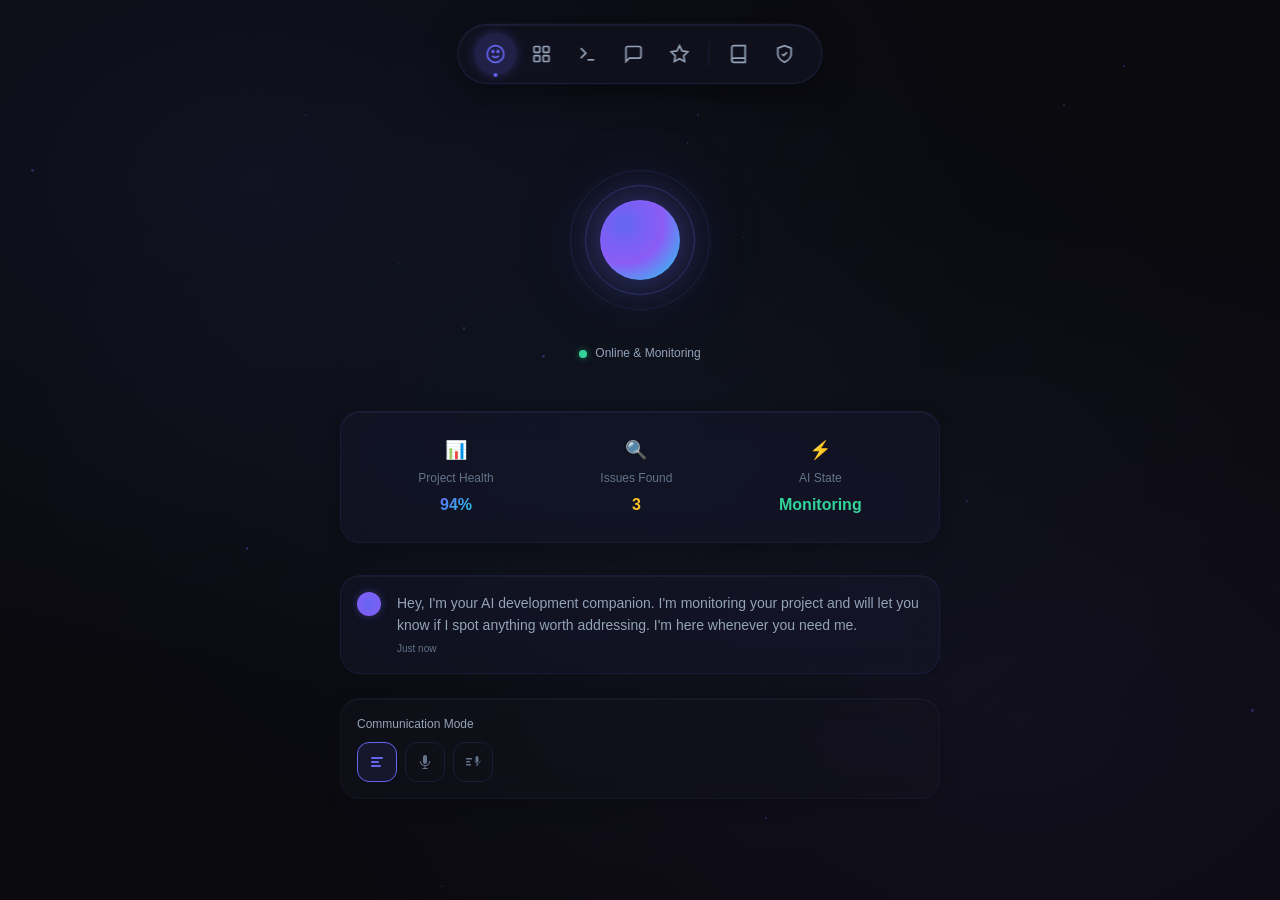
==== commit c9ce9e72: "feat: replace fake multi-AI simulation with real AST-based static analysis - Remove all fabricated A" ====
--- a/index.html
+++ b/index.html
@@ -1372,6 +1372,7 @@
   <!-- JavaScript Files (loaded in dependency order) -->
   <script src="js/features.js"></script>
   <script src="js/knowledge.js"></script>
+  <script src="js/acorn.min.js"></script>
   <script src="js/crossverify.js"></script>
   <script src="js/companion.js"></script>
   <script src="js/dashboard.js"></script>
